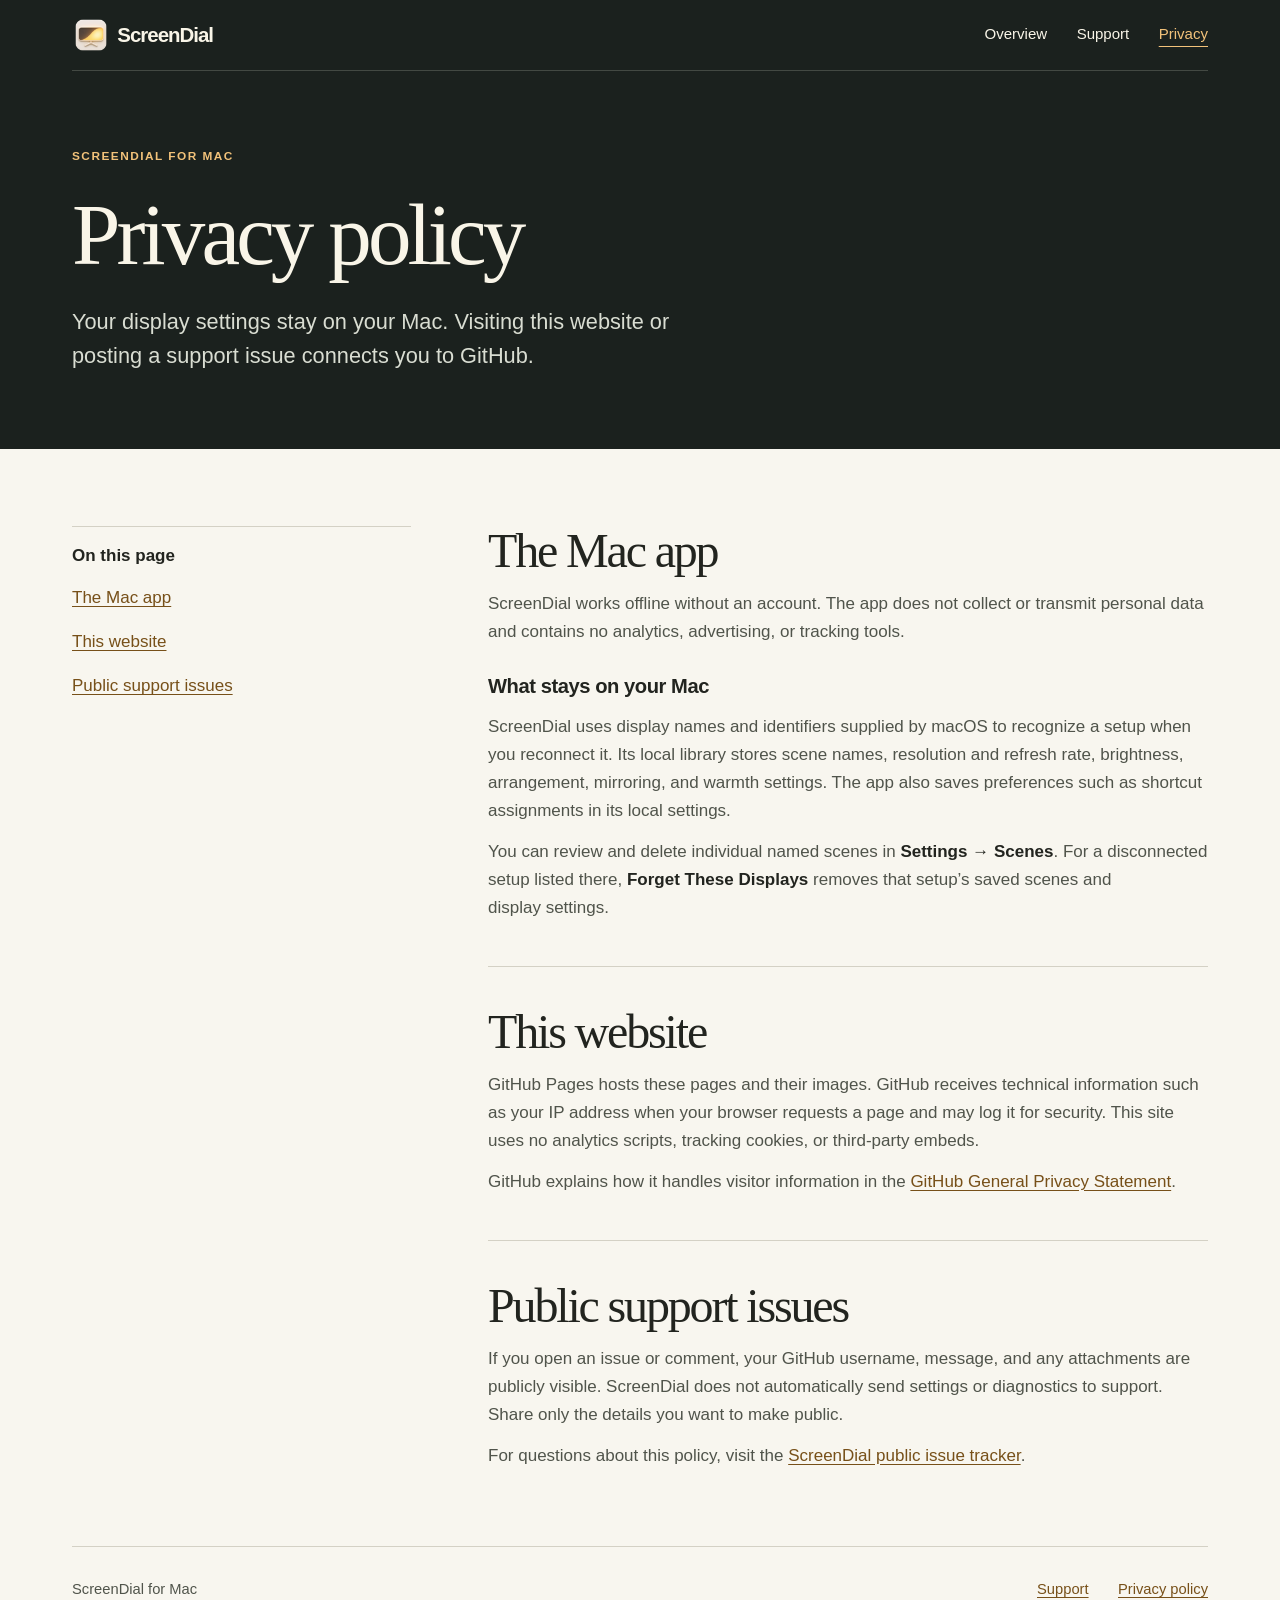
==== privacy.html @ d21a1fbb "Publish ScreenDial product, support and privacy pages Co-Authored-By: Claude Code <noreply@anthropic" ====
<!doctype html>
<html lang="en">
<head>
  <meta charset="utf-8">
  <meta name="viewport" content="width=device-width, initial-scale=1">
  <meta name="description" content="How ScreenDial stores display preferences on your Mac, how GitHub Pages handles visits, and what becomes public when you contact support.">
  <meta name="referrer" content="no-referrer">
  <title>ScreenDial Privacy Policy | App, website, and support</title>
  <link rel="icon" href="assets/screendial.png" type="image/png">
  <link rel="stylesheet" href="style.css">
</head>
<body>
  <a class="skip" href="#main">Skip to content</a>
  <header class="mast">
    <div class="wrap topbar">
      <a class="brand" href="index.html"><img src="assets/screendial.png" alt="" width="38" height="38">ScreenDial</a>
      <nav aria-label="Main navigation">
          <a href="index.html">Overview</a>
          <a href="support.html">Support</a>
          <a href="privacy.html" aria-current="page">Privacy</a>
      </nav>
    </div>
  </header>
  <main id="main" tabindex="-1">
    <div class="page-intro"><div class="wrap"><p class="eyebrow">ScreenDial for Mac</p><h1>Privacy policy</h1><p class="lead">Your display settings stay on your Mac. Visiting this website or posting a support issue connects you to GitHub.</p></div></div>
    <div class="wrap reading-layout">
      <nav class="toc" aria-label="Privacy topics"><strong>On this page</strong><a href="#app">The Mac app</a><a href="#site">This website</a><a href="#issues">Public support issues</a></nav>
      <div class="reading">
        <section id="app"><h2>The Mac app</h2><p>ScreenDial works offline without an account. The app does not collect or transmit personal data and contains no analytics, advertising, or tracking tools.</p>
          <h3>What stays on your Mac</h3><p>ScreenDial uses display names and identifiers supplied by macOS to recognize a setup when you reconnect it. Its local library stores scene names, resolution and refresh rate, brightness, arrangement, mirroring, and warmth settings. The app also saves preferences such as shortcut assignments in its local settings.</p><p>You can review and delete individual named scenes in <strong>Settings → Scenes</strong>. For a disconnected setup listed there, <strong>Forget These Displays</strong> removes that setup’s saved scenes and display settings.</p>
        </section>
        <section id="site"><h2>This website</h2><p>GitHub Pages hosts these pages and their images. GitHub receives technical information such as your IP address when your browser requests a page and may log it for security. This site uses no analytics scripts, tracking cookies, or third-party embeds.</p><p>GitHub explains how it handles visitor information in the <a href="https://docs.github.com/en/site-policy/privacy-policies/github-general-privacy-statement">GitHub General Privacy Statement</a>.</p></section>
        <section id="issues"><h2>Public support issues</h2><p>If you open an issue or comment, your GitHub username, message, and any attachments are publicly visible. ScreenDial does not automatically send settings or diagnostics to support. Share only the details you want to make public.</p><p>For questions about this policy, visit the <a href="https://github.com/entropysniper-app/screendial.app/issues">ScreenDial public issue tracker</a>.</p></section>
      </div>
    </div>
  </main>
  <footer class="wrap footer">
    <span>ScreenDial for Mac</span>
    <nav aria-label="Footer"><a href="support.html">Support</a><a href="privacy.html">Privacy policy</a></nav>
  </footer>
</body>
</html>
---- style.css ----
:root {
  color-scheme: light;
  --paper: #f8f6ef;
  --card: #fffdf9;
  --ink: #22241f;
  --muted: #50544b;
  --line: #d4d1c5;
  --night: #1b211e;
  --light: #f9f5e8;
  --gold: #f2c27a;
  --accent: #775019;
  --serif: 'Iowan Old Style', 'Palatino Linotype', Palatino, Georgia, serif;
}
* { box-sizing: border-box; }
body {
  margin: 0;
  font: 1.0625rem/1.65 -apple-system, BlinkMacSystemFont, 'Segoe UI', sans-serif;
  color: var(--ink);
  background: var(--paper);
}
a { color: var(--accent); text-underline-offset: .2em; }
a:hover { text-decoration-thickness: 2px; }
a:focus-visible { outline: 3px solid #127bb1; outline-offset: 4px; }
img { display: block; max-width: 100%; height: auto; }
h1, h2, h3, p { margin: 0; }
h1, h2 { font-family: var(--serif); font-weight: 500; line-height: 1.06; letter-spacing: -.045em; }
h1 { font-size: clamp(3.4rem, 6.8vw, 6.3rem); }
h2 { font-size: clamp(2.25rem, 4.5vw, 3.5rem); }
h3 { font-size: 1.26rem; letter-spacing: -.022em; line-height: 1.35; }
p { text-wrap: pretty; }
.wrap { width: min(71rem, calc(100% - 3rem)); margin-inline: auto; }
.skip { position: absolute; z-index: 5; top: -8rem; left: 1rem; padding: .6rem 1rem; background: var(--card); }
.skip:focus { top: .5rem; }
.mast, .hero-band, .page-intro { background: var(--night); color: var(--light); }
.topbar, .footer { display: flex; align-items: center; justify-content: space-between; gap: 1rem; }
.topbar { padding-block: .8rem; border-bottom: 1px solid #434943; }
nav { display: flex; align-items: center; gap: clamp(.8rem, 2.3vw, 2rem); }
.topbar a, .footer a, .toc a { display: inline-flex; align-items: center; min-height: 44px; }
.topbar a { color: inherit; text-decoration: none; }
.brand { gap: .46rem; font-size: 1.28rem; font-weight: 700; letter-spacing: -.05em; }
.topbar nav a { font-size: .94rem; }
.topbar nav a:hover, .topbar nav a[aria-current] { color: var(--gold); text-decoration: underline; text-underline-offset: .45em; }
.hero { display: grid; grid-template-columns: 1fr .88fr; align-items: center; gap: clamp(2rem, 6vw, 6rem); padding-block: clamp(2.5rem, 5vw, 5rem); }
.eyebrow { font-size: .74rem; font-weight: 700; text-transform: uppercase; letter-spacing: .125em; color: var(--gold); margin-bottom: 1.35rem; }
h1 em { color: var(--gold); }
.lead { margin-top: 1.5rem; font-size: clamp(1.125rem, 1.7vw, 1.36rem); line-height: 1.56; color: #d9ddd2; max-width: 43ch; }
.button { display: inline-flex; align-items: center; gap: 1rem; min-height: 46px; margin-top: 1.65rem; padding: .63rem 1.2rem; border-radius: 2rem; background: var(--gold); color: #292317; font-weight: 650; text-decoration: none; }
.button:hover { text-decoration: underline; }
.stage { display: grid; place-items: center; padding: clamp(1.4rem, 3vw, 2.4rem); border-radius: 1rem; background: radial-gradient(ellipse at 8% 105%, #fbe6b4 0%, transparent 57%), linear-gradient(140deg, #645643, #ab8258 50%, #d2af76 85%); }
.stage img { width: min(100%, 20rem); border-radius: .85rem; box-shadow: 0 .9rem 2.5rem #322a2459; }
.controls { padding-block: clamp(3.3rem, 7vw, 6rem); }
.cards, .notes { display: grid; grid-template-columns: 1fr 1fr; gap: clamp(1.25rem, 3vw, 2.5rem); margin-top: 2rem; }
.card { overflow: hidden; background: var(--card); border: 1px solid var(--line); border-radius: 1rem; }
.detail-image { aspect-ratio: 1.95; background: #ede9df; display: grid; place-items: center; padding: 1rem; }
.detail-image.desk { background: #dfe9e5; }
.detail-image img { width: 84%; max-height: 100%; object-fit: contain; border-radius: .6rem; }
.card-copy { padding: clamp(1.25rem, 3vw, 2rem); }
.card-copy p, .notes p { margin-top: .65rem; color: var(--muted); }
.notes { margin-top: 2.5rem; }
.notes article { padding-top: 1.35rem; border-top: 1px solid var(--line); }
.page-intro { padding-block: clamp(2.6rem, 6vw, 5rem); }
.page-intro .lead { max-width: 55ch; }
.reading-layout { display: grid; grid-template-columns: minmax(11rem, 1fr) minmax(0, 45rem); gap: clamp(2rem, 6vw, 6rem); align-items: start; padding-block: clamp(3rem, 6vw, 5rem); }
.toc { align-items: start; flex-direction: column; gap: 0; border-top: 1px solid var(--line); padding-top: .9rem; }
.toc strong { margin-bottom: .4rem; }
.reading section + section { margin-top: 2.75rem; padding-top: 2.5rem; border-top: 1px solid var(--line); }
.reading section { scroll-margin-top: 1rem; }
.reading p { color: var(--muted); margin-top: .8rem; }
.reading h2 { font-size: clamp(2.15rem, 3.8vw, 3rem); }
.reading h3 { margin-top: 1.7rem; }
.reading strong { color: var(--ink); }
.contact { padding: clamp(1.25rem, 3vw, 2.3rem); background: #eee9dc; border-radius: 1rem; }
.footer { border-top: 1px solid var(--line); padding-block: 1.25rem; color: var(--muted); font-size: .92rem; }
@media (max-width: 48rem) {
  .hero, .reading-layout { grid-template-columns: 1fr; }
  .hero { gap: 2rem; }
  .stage img { width: min(100%, 19rem); }
  .reading-layout { gap: 2.5rem; }
  .toc { border-top: 0; border-bottom: 1px solid var(--line); padding: 0 0 1rem; }
}
@media (max-width: 36rem) {
  .wrap { width: calc(100% - 2rem); }
  .topbar, .footer { flex-wrap: wrap; gap: .35rem 1rem; }
  .topbar nav { gap: .85rem; }
  .cards, .notes { grid-template-columns: 1fr; }
  .stage { padding: 1.3rem; }
  .brand { font-size: 1.1rem; }
  .brand img { width: 30px; }
}
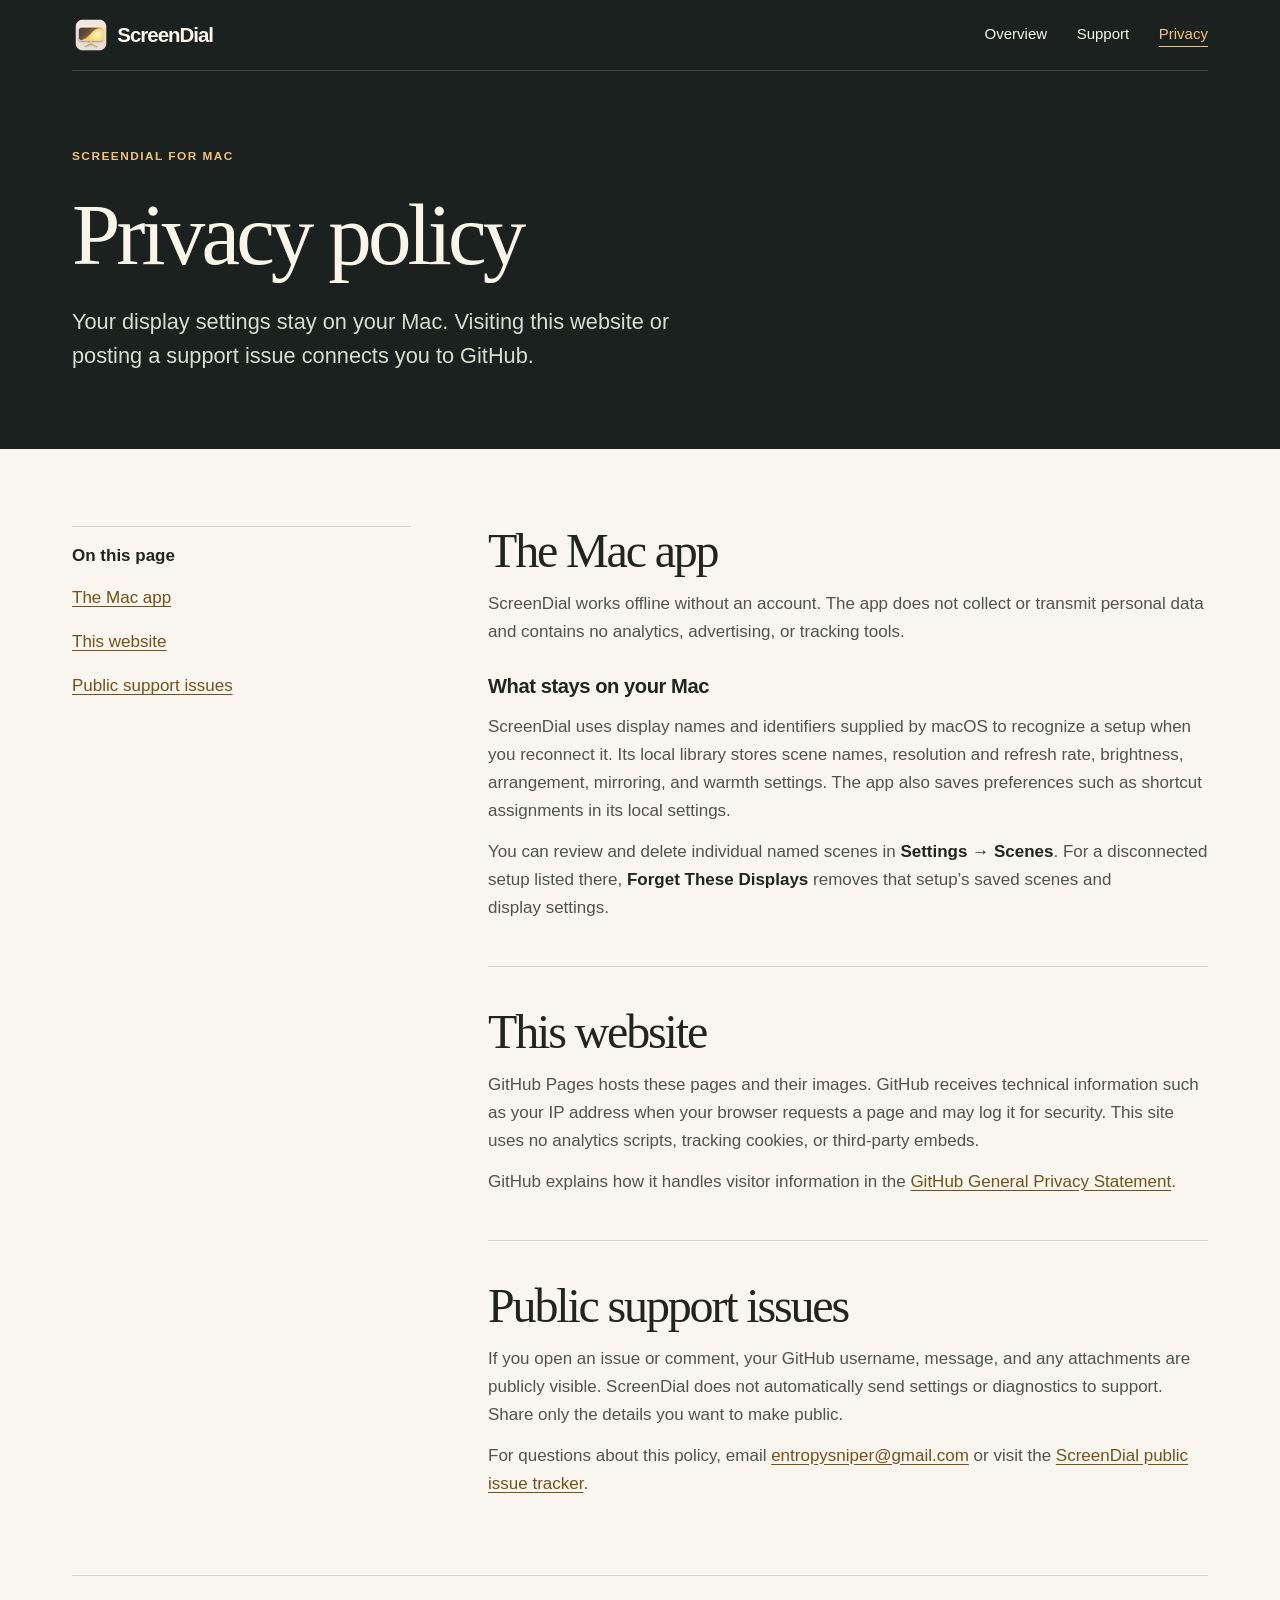
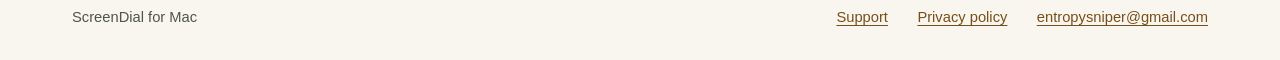
==== commit 4f4e9fcc: "Add a public support email to the ScreenDial site Co-Authored-By: Claude Code <noreply@anthropic.com" ====
--- a/privacy.html
+++ b/privacy.html
@@ -30,13 +30,13 @@
           <h3>What stays on your Mac</h3><p>ScreenDial uses display names and identifiers supplied by macOS to recognize a setup when you reconnect it. Its local library stores scene names, resolution and refresh rate, brightness, arrangement, mirroring, and warmth settings. The app also saves preferences such as shortcut assignments in its local settings.</p><p>You can review and delete individual named scenes in <strong>Settings → Scenes</strong>. For a disconnected setup listed there, <strong>Forget These Displays</strong> removes that setup’s saved scenes and display settings.</p>
         </section>
         <section id="site"><h2>This website</h2><p>GitHub Pages hosts these pages and their images. GitHub receives technical information such as your IP address when your browser requests a page and may log it for security. This site uses no analytics scripts, tracking cookies, or third-party embeds.</p><p>GitHub explains how it handles visitor information in the <a href="https://docs.github.com/en/site-policy/privacy-policies/github-general-privacy-statement">GitHub General Privacy Statement</a>.</p></section>
-        <section id="issues"><h2>Public support issues</h2><p>If you open an issue or comment, your GitHub username, message, and any attachments are publicly visible. ScreenDial does not automatically send settings or diagnostics to support. Share only the details you want to make public.</p><p>For questions about this policy, visit the <a href="https://github.com/entropysniper-app/screendial.app/issues">ScreenDial public issue tracker</a>.</p></section>
+        <section id="issues"><h2>Public support issues</h2><p>If you open an issue or comment, your GitHub username, message, and any attachments are publicly visible. ScreenDial does not automatically send settings or diagnostics to support. Share only the details you want to make public.</p><p>For questions about this policy, email <a href="mailto:entropysniper@gmail.com">entropysniper@gmail.com</a> or visit the <a href="https://github.com/entropysniper-app/screendial.app/issues">ScreenDial public issue tracker</a>.</p></section>
       </div>
     </div>
   </main>
   <footer class="wrap footer">
     <span>ScreenDial for Mac</span>
-    <nav aria-label="Footer"><a href="support.html">Support</a><a href="privacy.html">Privacy policy</a></nav>
+    <nav aria-label="Footer"><a href="support.html">Support</a><a href="privacy.html">Privacy policy</a><a href="mailto:entropysniper@gmail.com">entropysniper@gmail.com</a></nav>
   </footer>
 </body>
 </html>
